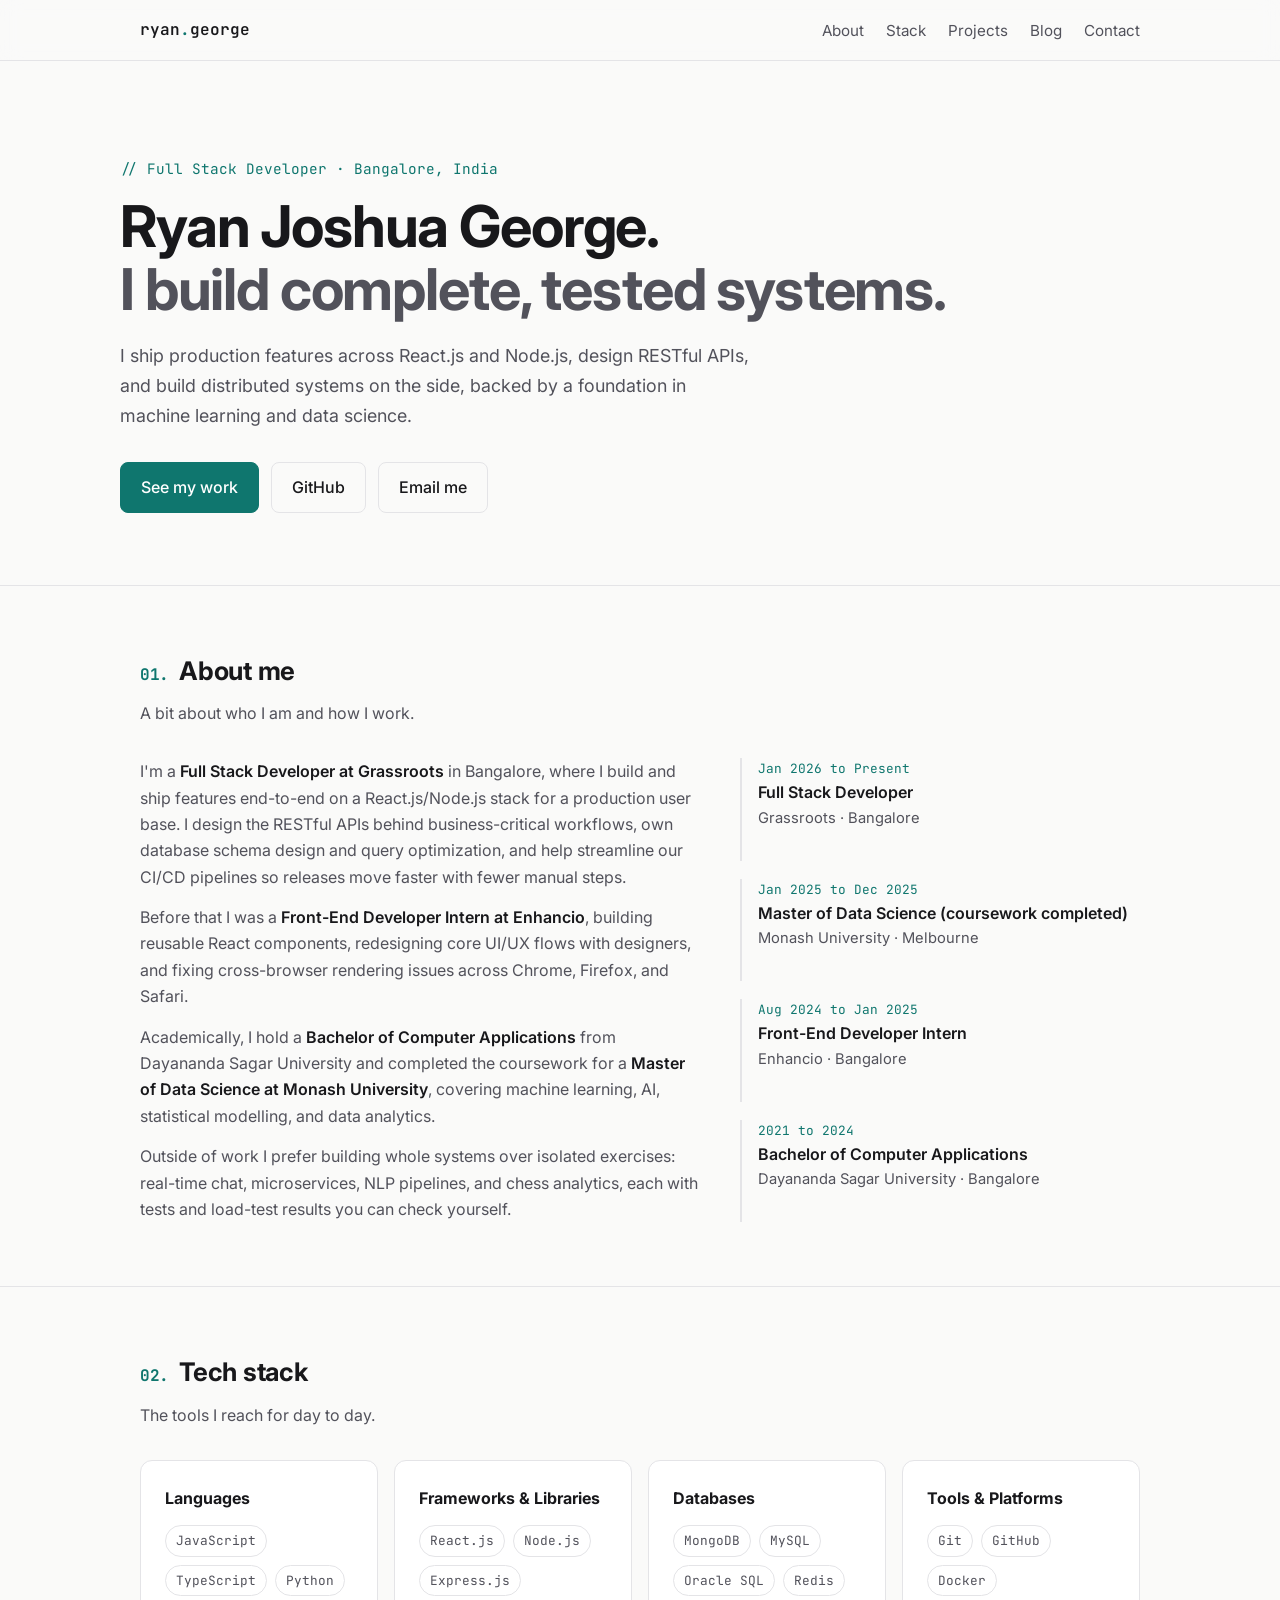
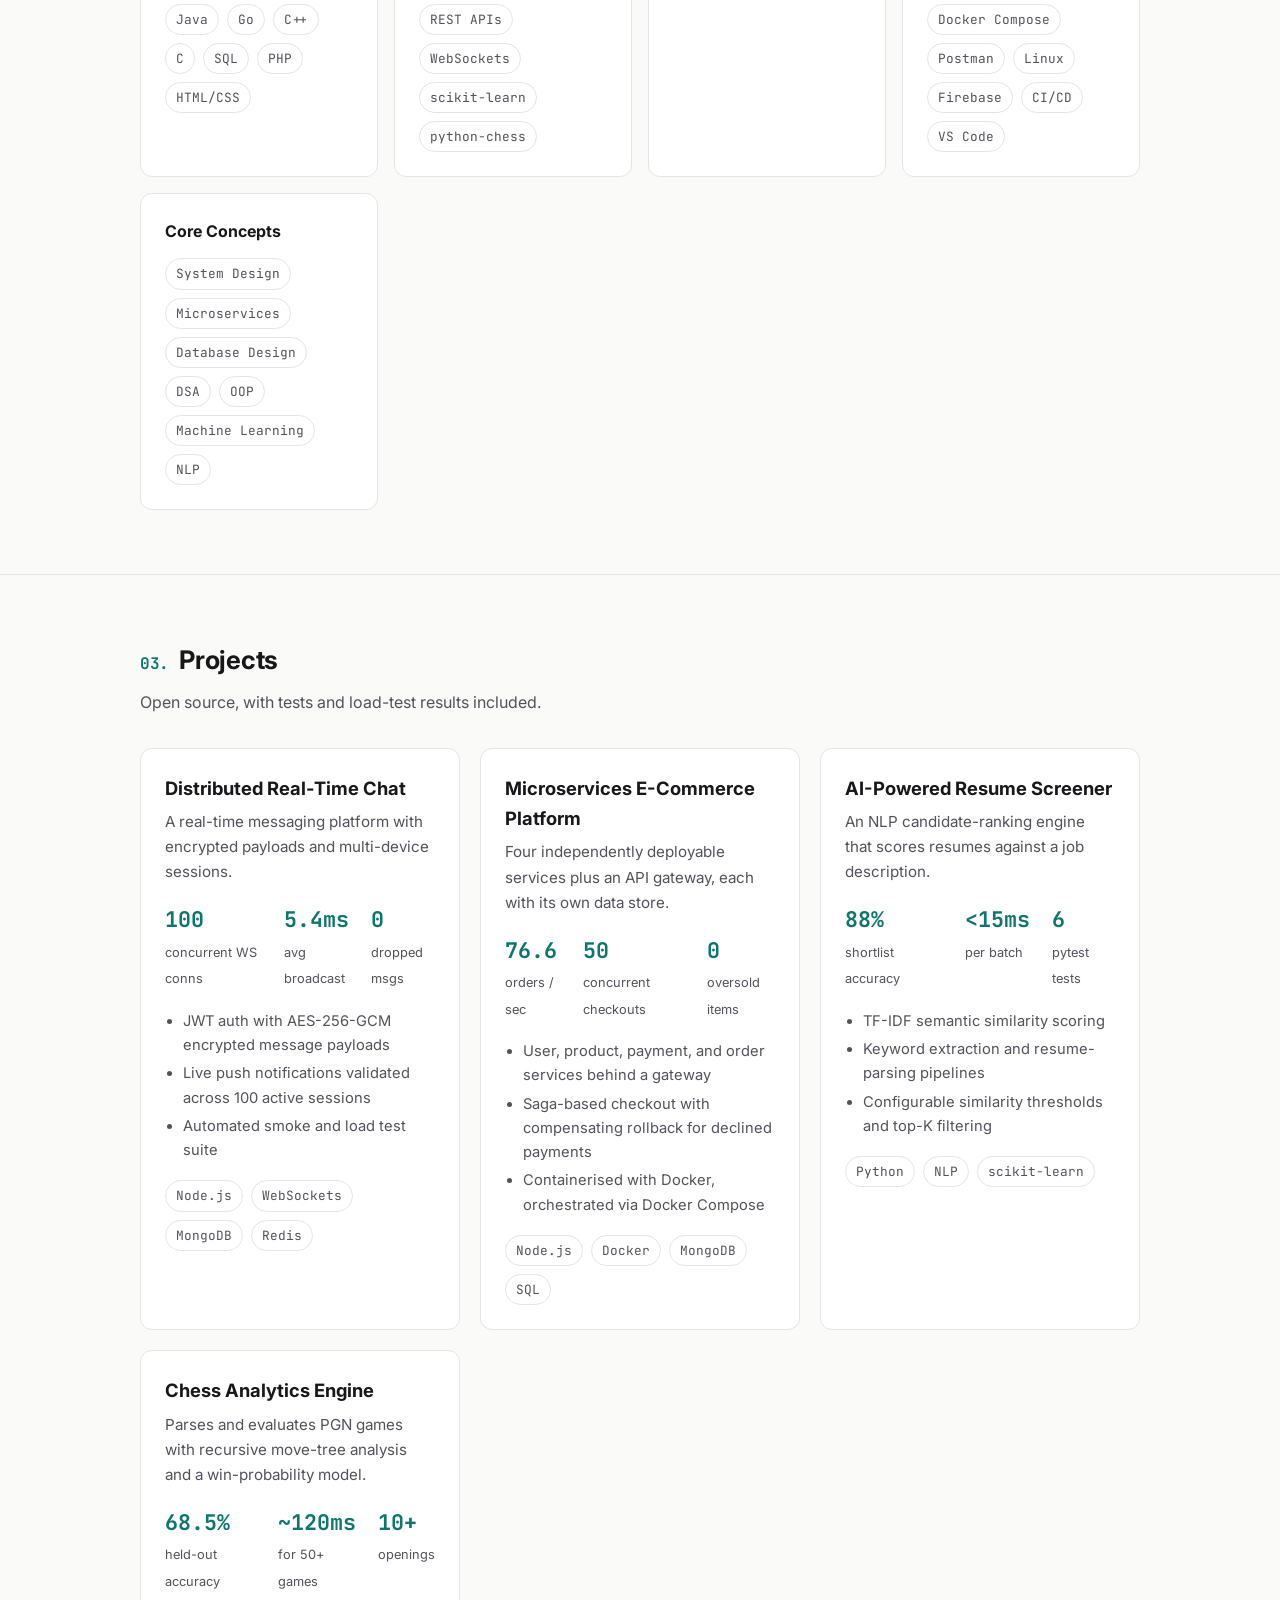
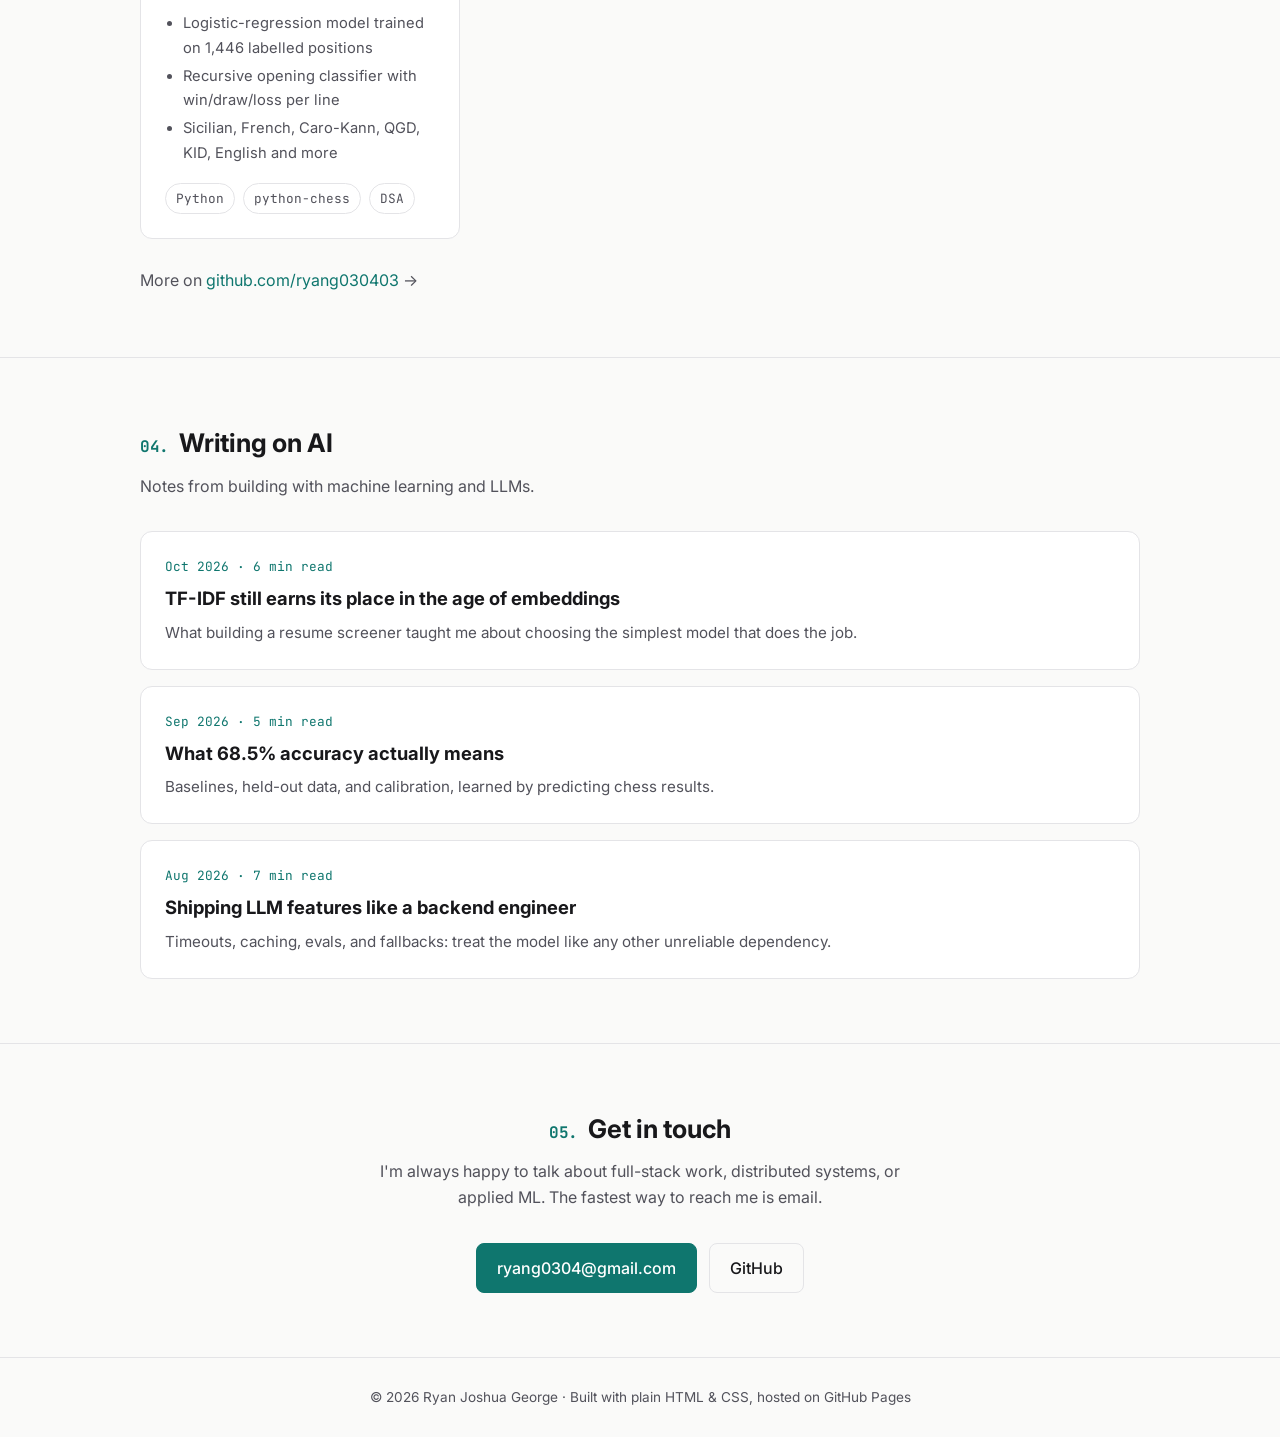
==== index.html @ 18306996 "Add portfolio site with about, tech stack, projects, and AI blog posts" ====
<!doctype html>
<html lang="en">
<head>
  <meta charset="utf-8">
  <meta name="viewport" content="width=device-width, initial-scale=1">
  <title>Ryan Joshua George | Full Stack Developer</title>
  <meta name="description" content="Ryan Joshua George, Full Stack Developer in Bangalore. React.js, Node.js, distributed systems, and machine learning.">
  <link rel="preconnect" href="https://fonts.googleapis.com">
  <link rel="preconnect" href="https://fonts.gstatic.com" crossorigin>
  <link href="https://fonts.googleapis.com/css2?family=Inter:wght@400;500;600;700&family=JetBrains+Mono:wght@400;600&display=swap" rel="stylesheet">
  <link rel="stylesheet" href="assets/style.css">
  <link rel="icon" href="data:image/svg+xml,<svg xmlns='http://www.w3.org/2000/svg' viewBox='0 0 100 100'><text y='.9em' font-size='80'>⌘</text></svg>">
</head>
<body>
  <nav class="nav">
    <div class="container">
      <a class="brand" href="#top">ryan<span>.</span>george</a>
      <ul>
        <li><a href="#about">About</a></li>
        <li><a href="#stack">Stack</a></li>
        <li><a href="#projects">Projects</a></li>
        <li><a href="#blog">Blog</a></li>
        <li class="hide-sm"><a href="#contact">Contact</a></li>
      </ul>
    </div>
  </nav>

  <main id="top">
    <header class="hero container">
      <p class="eyebrow">// Full Stack Developer · Bangalore, India</p>
      <h1>Ryan Joshua George.<br><span class="dim">I build complete, tested systems.</span></h1>
      <p class="lead">
        I ship production features across React.js and Node.js, design RESTful APIs, and build distributed
        systems on the side, backed by a foundation in machine learning and data science.
      </p>
      <div class="cta">
        <a class="btn primary" href="#projects">See my work</a>
        <a class="btn" href="https://github.com/ryang030403" target="_blank" rel="noopener">GitHub</a>
        <a class="btn" href="mailto:ryang0304@gmail.com">Email me</a>
      </div>
    </header>

    <section id="about">
      <div class="container">
        <h2 class="section-title reveal"><span class="num">01.</span>About me</h2>
        <p class="section-sub reveal">A bit about who I am and how I work.</p>
        <div class="about-grid">
          <div class="reveal">
            <p>
              I'm a <strong>Full Stack Developer at Grassroots</strong> in Bangalore, where I build and ship
              features end-to-end on a React.js/Node.js stack for a production user base. I design the RESTful
              APIs behind business-critical workflows, own database schema design and query optimization, and
              help streamline our CI/CD pipelines so releases move faster with fewer manual steps.
            </p>
            <p>
              Before that I was a <strong>Front-End Developer Intern at Enhancio</strong>, building reusable React
              components, redesigning core UI/UX flows with designers, and fixing cross-browser rendering issues
              across Chrome, Firefox, and Safari.
            </p>
            <p>
              Academically, I hold a <strong>Bachelor of Computer Applications</strong> from Dayananda Sagar University
              and completed the coursework for a <strong>Master of Data Science at Monash University</strong>, covering
              machine learning, AI, statistical modelling, and data analytics.
            </p>
            <p>
              Outside of work I prefer building whole systems over isolated exercises: real-time chat, microservices,
              NLP pipelines, and chess analytics, each with tests and load-test results you can check yourself.
            </p>
          </div>
          <ul class="timeline reveal">
            <li>
              <div class="when">Jan 2026 to Present</div>
              <div class="what">Full Stack Developer</div>
              <div class="where">Grassroots · Bangalore</div>
            </li>
            <li>
              <div class="when">Jan 2025 to Dec 2025</div>
              <div class="what">Master of Data Science (coursework completed)</div>
              <div class="where">Monash University · Melbourne</div>
            </li>
            <li>
              <div class="when">Aug 2024 to Jan 2025</div>
              <div class="what">Front-End Developer Intern</div>
              <div class="where">Enhancio · Bangalore</div>
            </li>
            <li>
              <div class="when">2021 to 2024</div>
              <div class="what">Bachelor of Computer Applications</div>
              <div class="where">Dayananda Sagar University · Bangalore</div>
            </li>
          </ul>
        </div>
      </div>
    </section>

    <section id="stack">
      <div class="container">
        <h2 class="section-title reveal"><span class="num">02.</span>Tech stack</h2>
        <p class="section-sub reveal">The tools I reach for day to day.</p>
        <div class="stack-grid">
          <div class="card reveal">
            <h3>Languages</h3>
            <ul class="tags">
              <li>JavaScript</li><li>TypeScript</li><li>Python</li><li>Java</li><li>Go</li>
              <li>C++</li><li>C</li><li>SQL</li><li>PHP</li><li>HTML/CSS</li>
            </ul>
          </div>
          <div class="card reveal">
            <h3>Frameworks &amp; Libraries</h3>
            <ul class="tags">
              <li>React.js</li><li>Node.js</li><li>Express.js</li><li>REST APIs</li><li>WebSockets</li>
              <li>scikit-learn</li><li>python-chess</li>
            </ul>
          </div>
          <div class="card reveal">
            <h3>Databases</h3>
            <ul class="tags">
              <li>MongoDB</li><li>MySQL</li><li>Oracle SQL</li><li>Redis</li>
            </ul>
          </div>
          <div class="card reveal">
            <h3>Tools &amp; Platforms</h3>
            <ul class="tags">
              <li>Git</li><li>GitHub</li><li>Docker</li><li>Docker Compose</li><li>Postman</li>
              <li>Linux</li><li>Firebase</li><li>CI/CD</li><li>VS Code</li>
            </ul>
          </div>
          <div class="card reveal">
            <h3>Core Concepts</h3>
            <ul class="tags">
              <li>System Design</li><li>Microservices</li><li>Database Design</li><li>DSA</li>
              <li>OOP</li><li>Machine Learning</li><li>NLP</li>
            </ul>
          </div>
        </div>
      </div>
    </section>

    <section id="projects">
      <div class="container">
        <h2 class="section-title reveal"><span class="num">03.</span>Projects</h2>
        <p class="section-sub reveal">Open source, with tests and load-test results included.</p>
        <div class="project-grid">
          <article class="card project reveal">
            <h3>Distributed Real-Time Chat</h3>
            <p>A real-time messaging platform with encrypted payloads and multi-device sessions.</p>
            <div class="stats">
              <div class="stat"><b>100</b><span>concurrent WS conns</span></div>
              <div class="stat"><b>5.4ms</b><span>avg broadcast</span></div>
              <div class="stat"><b>0</b><span>dropped msgs</span></div>
            </div>
            <ul class="points">
              <li>JWT auth with AES-256-GCM encrypted message payloads</li>
              <li>Live push notifications validated across 100 active sessions</li>
              <li>Automated smoke and load test suite</li>
            </ul>
            <ul class="tags"><li>Node.js</li><li>WebSockets</li><li>MongoDB</li><li>Redis</li></ul>
          </article>

          <article class="card project reveal">
            <h3>Microservices E-Commerce Platform</h3>
            <p>Four independently deployable services plus an API gateway, each with its own data store.</p>
            <div class="stats">
              <div class="stat"><b>76.6</b><span>orders / sec</span></div>
              <div class="stat"><b>50</b><span>concurrent checkouts</span></div>
              <div class="stat"><b>0</b><span>oversold items</span></div>
            </div>
            <ul class="points">
              <li>User, product, payment, and order services behind a gateway</li>
              <li>Saga-based checkout with compensating rollback for declined payments</li>
              <li>Containerised with Docker, orchestrated via Docker Compose</li>
            </ul>
            <ul class="tags"><li>Node.js</li><li>Docker</li><li>MongoDB</li><li>SQL</li></ul>
          </article>

          <article class="card project reveal">
            <h3>AI-Powered Resume Screener</h3>
            <p>An NLP candidate-ranking engine that scores resumes against a job description.</p>
            <div class="stats">
              <div class="stat"><b>88%</b><span>shortlist accuracy</span></div>
              <div class="stat"><b>&lt;15ms</b><span>per batch</span></div>
              <div class="stat"><b>6</b><span>pytest tests</span></div>
            </div>
            <ul class="points">
              <li>TF-IDF semantic similarity scoring</li>
              <li>Keyword extraction and resume-parsing pipelines</li>
              <li>Configurable similarity thresholds and top-K filtering</li>
            </ul>
            <ul class="tags"><li>Python</li><li>NLP</li><li>scikit-learn</li></ul>
          </article>

          <article class="card project reveal">
            <h3>Chess Analytics Engine</h3>
            <p>Parses and evaluates PGN games with recursive move-tree analysis and a win-probability model.</p>
            <div class="stats">
              <div class="stat"><b>68.5%</b><span>held-out accuracy</span></div>
              <div class="stat"><b>~120ms</b><span>for 50+ games</span></div>
              <div class="stat"><b>10+</b><span>openings</span></div>
            </div>
            <ul class="points">
              <li>Logistic-regression model trained on 1,446 labelled positions</li>
              <li>Recursive opening classifier with win/draw/loss per line</li>
              <li>Sicilian, French, Caro-Kann, QGD, KID, English and more</li>
            </ul>
            <ul class="tags"><li>Python</li><li>python-chess</li><li>DSA</li></ul>
          </article>
        </div>
        <p class="reveal" style="margin-top:28px;color:var(--muted)">
          More on <a href="https://github.com/ryang030403" target="_blank" rel="noopener">github.com/ryang030403</a> →
        </p>
      </div>
    </section>

    <section id="blog">
      <div class="container">
        <h2 class="section-title reveal"><span class="num">04.</span>Writing on AI</h2>
        <p class="section-sub reveal">Notes from building with machine learning and LLMs.</p>
        <div class="post-list">
          <a class="card post-item reveal" href="blog/tfidf-still-matters.html">
            <div class="meta">Oct 2026 · 6 min read</div>
            <h3>TF-IDF still earns its place in the age of embeddings</h3>
            <p>What building a resume screener taught me about choosing the simplest model that does the job.</p>
          </a>
          <a class="card post-item reveal" href="blog/what-accuracy-means.html">
            <div class="meta">Sep 2026 · 5 min read</div>
            <h3>What 68.5% accuracy actually means</h3>
            <p>Baselines, held-out data, and calibration, learned by predicting chess results.</p>
          </a>
          <a class="card post-item reveal" href="blog/shipping-llm-features.html">
            <div class="meta">Aug 2026 · 7 min read</div>
            <h3>Shipping LLM features like a backend engineer</h3>
            <p>Timeouts, caching, evals, and fallbacks: treat the model like any other unreliable dependency.</p>
          </a>
        </div>
      </div>
    </section>

    <section id="contact" class="contact">
      <div class="container">
        <h2 class="section-title reveal"><span class="num">05.</span>Get in touch</h2>
        <p class="reveal">
          I'm always happy to talk about full-stack work, distributed systems, or applied ML.
          The fastest way to reach me is email.
        </p>
        <div class="cta reveal">
          <a class="btn primary" href="mailto:ryang0304@gmail.com">ryang0304@gmail.com</a>
          <a class="btn" href="https://github.com/ryang030403" target="_blank" rel="noopener">GitHub</a>
        </div>
      </div>
    </section>
  </main>

  <footer>
    <div class="container">© <span id="year">2026</span> Ryan Joshua George · Built with plain HTML &amp; CSS, hosted on GitHub Pages</div>
  </footer>

  <script src="assets/main.js"></script>
</body>
</html>
---- assets/style.css ----
:root {
  --bg: #0d1117;
  --bg-elev: #151b23;
  --border: #262e38;
  --text: #e6edf3;
  --muted: #9aa5b1;
  --accent: #5eead4;
  --accent-ink: #0d1117;
  --maxw: 1040px;
  --radius: 12px;
  --mono: "JetBrains Mono", ui-monospace, SFMono-Regular, Menlo, Consolas, monospace;
  --sans: "Inter", system-ui, -apple-system, "Segoe UI", Roboto, sans-serif;
}

@media (prefers-color-scheme: light) {
  :root {
    --bg: #fafaf9;
    --bg-elev: #ffffff;
    --border: #e4e4e7;
    --text: #18181b;
    --muted: #52525b;
    --accent: #0f766e;
    --accent-ink: #ffffff;
  }
}

* { box-sizing: border-box; margin: 0; padding: 0; }

html { scroll-behavior: smooth; scroll-padding-top: 72px; }

body {
  background: var(--bg);
  color: var(--text);
  font-family: var(--sans);
  line-height: 1.65;
  -webkit-font-smoothing: antialiased;
}

a { color: var(--accent); text-decoration: none; }
a:hover { text-decoration: underline; }

.container { max-width: var(--maxw); margin: 0 auto; padding: 0 20px; }

/* Nav */
.nav {
  position: sticky; top: 0; z-index: 10;
  background: color-mix(in srgb, var(--bg) 85%, transparent);
  backdrop-filter: blur(10px);
  border-bottom: 1px solid var(--border);
}
.nav .container { display: flex; align-items: center; justify-content: space-between; height: 60px; }
.brand { font-family: var(--mono); font-weight: 600; color: var(--text); }
.brand span { color: var(--accent); }
.nav ul { list-style: none; display: flex; gap: 22px; }
.nav ul a { color: var(--muted); font-size: 0.95rem; }
.nav ul a:hover { color: var(--text); text-decoration: none; }

/* Hero */
.hero { padding: 96px 0 72px; }
.eyebrow { font-family: var(--mono); color: var(--accent); font-size: 0.9rem; margin-bottom: 14px; }
.hero h1 { font-size: clamp(2.2rem, 6vw, 3.6rem); line-height: 1.1; letter-spacing: -0.02em; }
.hero h1 .dim { color: var(--muted); }
.hero p.lead { max-width: 640px; color: var(--muted); font-size: 1.12rem; margin-top: 20px; }
.cta { display: flex; flex-wrap: wrap; gap: 12px; margin-top: 32px; }
.btn {
  display: inline-block; padding: 11px 20px; border-radius: 8px;
  border: 1px solid var(--border); color: var(--text); font-weight: 500;
}
.btn:hover { border-color: var(--accent); text-decoration: none; }
.btn.primary { background: var(--accent); color: var(--accent-ink); border-color: var(--accent); }

/* Sections */
section { padding: 64px 0; border-top: 1px solid var(--border); }
.section-title { font-size: 1.6rem; letter-spacing: -0.01em; margin-bottom: 8px; }
.section-title .num { font-family: var(--mono); color: var(--accent); font-size: 1rem; margin-right: 10px; }
.section-sub { color: var(--muted); margin-bottom: 32px; }

.about-grid { display: grid; grid-template-columns: 1.4fr 1fr; gap: 40px; }
.about-grid p + p { margin-top: 14px; }
.about-grid p { color: var(--muted); }
.about-grid strong { color: var(--text); font-weight: 600; }

.timeline { list-style: none; display: grid; gap: 18px; }
.timeline li { border-left: 2px solid var(--border); padding-left: 16px; }
.timeline .when { font-family: var(--mono); font-size: 0.8rem; color: var(--accent); }
.timeline .what { font-weight: 600; }
.timeline .where { color: var(--muted); font-size: 0.92rem; }

/* Cards */
.card {
  background: var(--bg-elev); border: 1px solid var(--border);
  border-radius: var(--radius); padding: 24px;
  transition: border-color .2s, transform .2s;
}
.card:hover { border-color: var(--accent); }

.stack-grid { display: grid; grid-template-columns: repeat(auto-fit, minmax(230px, 1fr)); gap: 16px; }
.card h3 { font-size: 1rem; margin-bottom: 14px; }
.tags { display: flex; flex-wrap: wrap; gap: 8px; list-style: none; }
.tags li {
  font-family: var(--mono); font-size: 0.8rem; padding: 4px 10px;
  border-radius: 999px; border: 1px solid var(--border); color: var(--muted);
}

.project-grid { display: grid; grid-template-columns: repeat(auto-fit, minmax(300px, 1fr)); gap: 20px; }
.project .stats { display: flex; gap: 22px; margin: 18px 0; }
.project .stat b { display: block; font-family: var(--mono); font-size: 1.35rem; color: var(--accent); }
.project .stat span { font-size: 0.8rem; color: var(--muted); }
.project h3 { font-size: 1.15rem; margin-bottom: 6px; }
.project p { color: var(--muted); font-size: 0.95rem; }
.project ul.points { margin: 0 0 18px 18px; color: var(--muted); font-size: 0.92rem; }
.project ul.points li + li { margin-top: 4px; }

.post-list { display: grid; gap: 16px; }
.post-item { display: block; color: var(--text); }
.post-item:hover { text-decoration: none; }
.post-item .meta { font-family: var(--mono); font-size: 0.8rem; color: var(--accent); }
.post-item h3 { margin: 6px 0; font-size: 1.15rem; }
.post-item p { color: var(--muted); font-size: 0.95rem; }

.contact { text-align: center; }
.contact p { color: var(--muted); max-width: 520px; margin: 0 auto 28px; }
.contact .cta { justify-content: center; }

footer { border-top: 1px solid var(--border); padding: 28px 0; color: var(--muted); font-size: 0.85rem; text-align: center; }

/* Blog post */
.post { max-width: 720px; margin: 0 auto; padding: 64px 20px 80px; }
.post .back { font-family: var(--mono); font-size: 0.85rem; }
.post h1 { font-size: clamp(1.9rem, 5vw, 2.6rem); line-height: 1.15; letter-spacing: -0.02em; margin: 24px 0 12px; }
.post .meta { font-family: var(--mono); font-size: 0.85rem; color: var(--muted); margin-bottom: 40px; }
.post h2 { font-size: 1.35rem; margin: 40px 0 12px; }
.post p, .post li { font-size: 1.05rem; color: var(--text); }
.post p { margin-bottom: 18px; }
.post ul, .post ol { margin: 0 0 18px 22px; }
.post li + li { margin-top: 6px; }
.post code { font-family: var(--mono); font-size: 0.88em; background: var(--bg-elev); border: 1px solid var(--border); padding: 1px 6px; border-radius: 5px; }
.post pre { background: var(--bg-elev); border: 1px solid var(--border); border-radius: 10px; padding: 18px; overflow-x: auto; margin-bottom: 22px; }
.post pre code { background: none; border: none; padding: 0; font-size: 0.88rem; line-height: 1.6; }
.post blockquote { border-left: 3px solid var(--accent); padding-left: 16px; color: var(--muted); margin: 0 0 18px; }

/* Reveal */
.reveal { opacity: 0; transform: translateY(14px); transition: opacity .6s ease, transform .6s ease; }
.reveal.visible { opacity: 1; transform: none; }
@media (prefers-reduced-motion: reduce) { .reveal { opacity: 1; transform: none; transition: none; } }

@media (max-width: 720px) {
  .nav ul { gap: 14px; }
  .nav ul li.hide-sm { display: none; }
  .about-grid { grid-template-columns: 1fr; }
  .hero { padding: 64px 0 48px; }
}
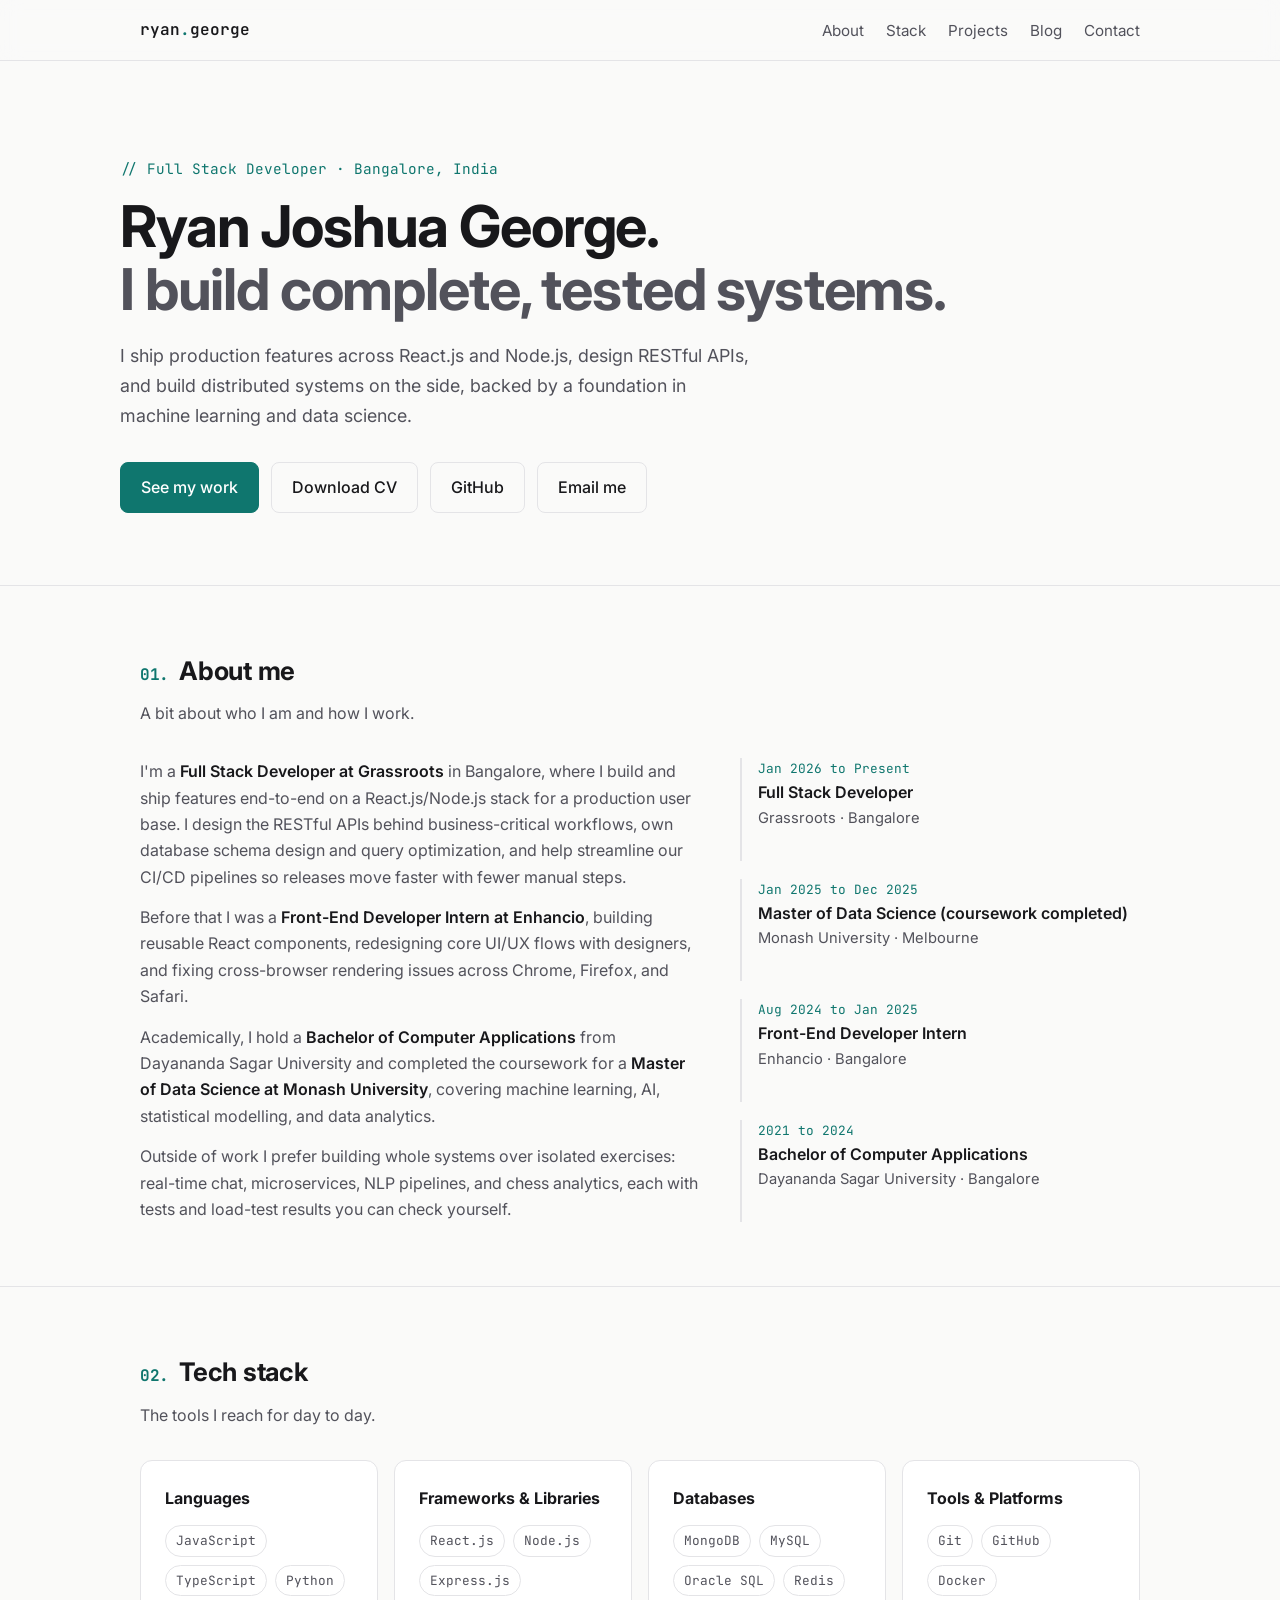
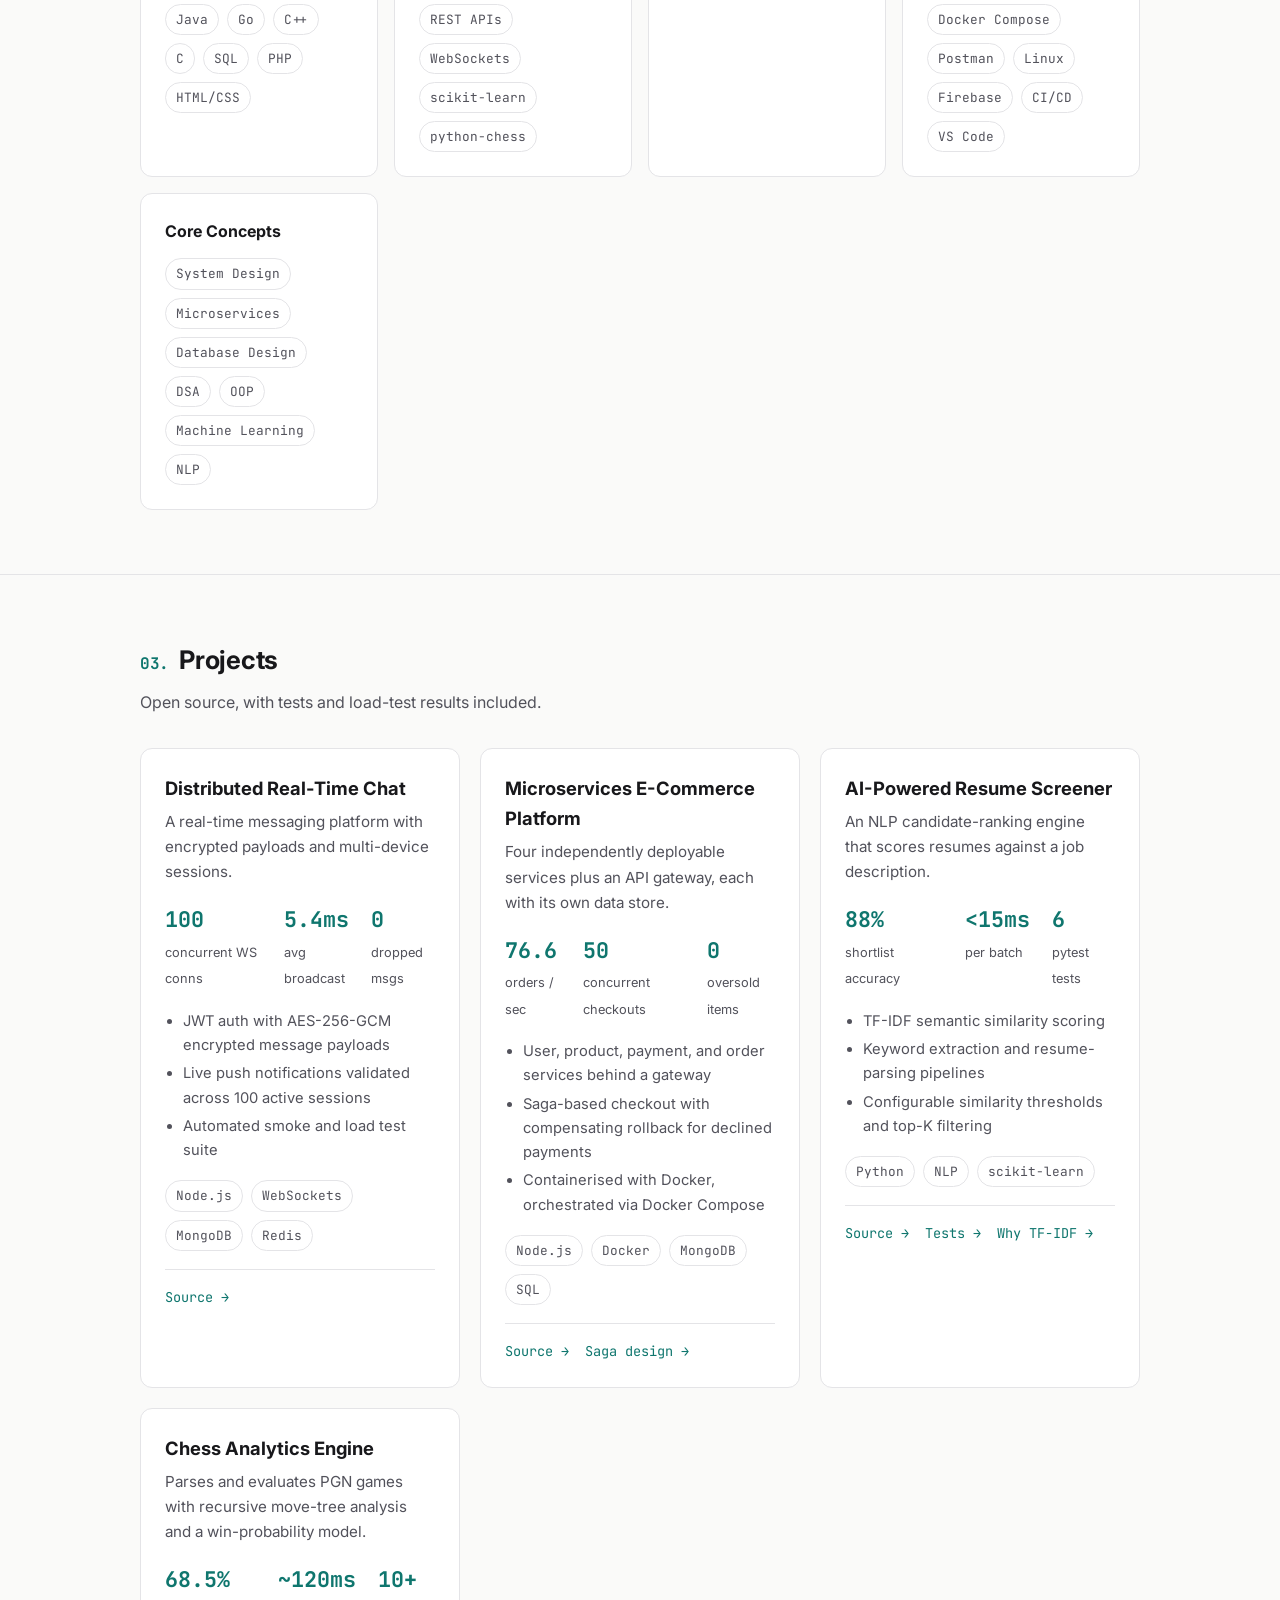
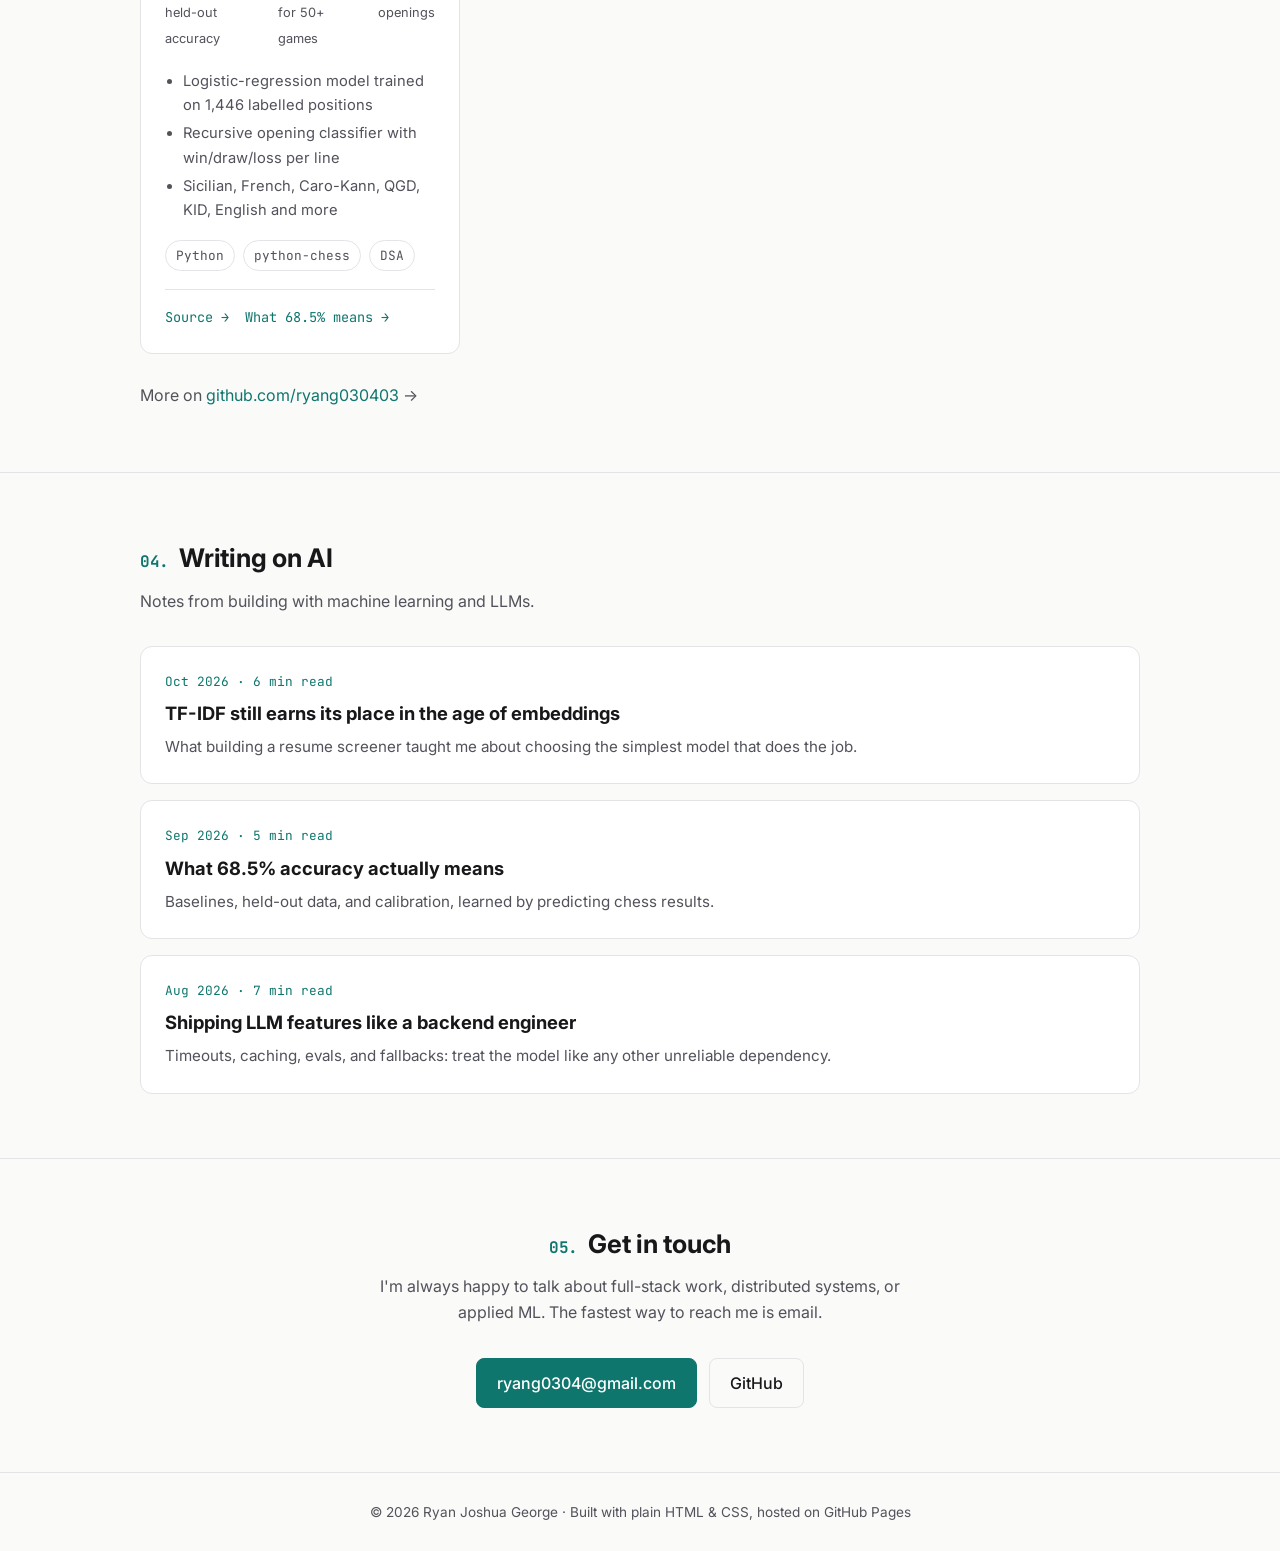
==== commit 36f3d981: "Add project source links, CV download, Open Graph tags; clean up hero" ====
--- a/index.html
+++ b/index.html
@@ -5,6 +5,14 @@
   <meta name="viewport" content="width=device-width, initial-scale=1">
   <title>Ryan Joshua George | Full Stack Developer</title>
   <meta name="description" content="Ryan Joshua George, Full Stack Developer in Bangalore. React.js, Node.js, distributed systems, and machine learning.">
+  <meta property="og:type" content="website">
+  <meta property="og:url" content="https://ryang030403.github.io/Portfolio/">
+  <meta property="og:title" content="Ryan Joshua George | Full Stack Developer">
+  <meta property="og:description" content="Full Stack Developer in Bangalore building React.js/Node.js products, distributed systems, and applied ML projects.">
+  <meta property="og:image" content="https://ryang030403.github.io/Portfolio/assets/og-image.png">
+  <meta property="og:image:width" content="1200">
+  <meta property="og:image:height" content="630">
+  <meta name="twitter:card" content="summary_large_image">
   <link rel="preconnect" href="https://fonts.googleapis.com">
   <link rel="preconnect" href="https://fonts.gstatic.com" crossorigin>
   <link href="https://fonts.googleapis.com/css2?family=Inter:wght@400;500;600;700&family=JetBrains+Mono:wght@400;600&display=swap" rel="stylesheet">
@@ -28,13 +36,11 @@
   <main id="top">
     <header class="hero container">
       <p class="eyebrow">// Full Stack Developer · Bangalore, India</p>
-      <h1>Ryan Joshua George.<br><span class="dim">I build complete, tested systems.</span></h1>
-      <p class="lead">
-        I ship production features across React.js and Node.js, design RESTful APIs, and build distributed
-        systems on the side, backed by a foundation in machine learning and data science.
-      </p>
+      <h1>Ryan Joshua George. <span class="dim block">I build complete, tested systems.</span></h1>
+      <p class="lead">I ship production features across React.js and Node.js, design RESTful APIs, and build distributed systems on the side, backed by a foundation in machine learning and data science.</p>
       <div class="cta">
         <a class="btn primary" href="#projects">See my work</a>
+        <a class="btn" href="assets/Ryan_George_Resume.pdf" target="_blank" rel="noopener">Download CV</a>
         <a class="btn" href="https://github.com/ryang030403" target="_blank" rel="noopener">GitHub</a>
         <a class="btn" href="mailto:ryang0304@gmail.com">Email me</a>
       </div>
@@ -155,6 +161,7 @@
               <li>Automated smoke and load test suite</li>
             </ul>
             <ul class="tags"><li>Node.js</li><li>WebSockets</li><li>MongoDB</li><li>Redis</li></ul>
+            <div class="links"><a href="https://github.com/ryang030403/Real_Time_Chat_App" target="_blank" rel="noopener">Source →</a></div>
           </article>
 
           <article class="card project reveal">
@@ -171,6 +178,7 @@
               <li>Containerised with Docker, orchestrated via Docker Compose</li>
             </ul>
             <ul class="tags"><li>Node.js</li><li>Docker</li><li>MongoDB</li><li>SQL</li></ul>
+            <div class="links"><a href="https://github.com/ryang030403/Microservices_Ecommerce" target="_blank" rel="noopener">Source →</a><a href="https://github.com/ryang030403/Microservices_Ecommerce#checkout-saga--compensating-transactions" target="_blank" rel="noopener">Saga design →</a></div>
           </article>
 
           <article class="card project reveal">
@@ -187,6 +195,7 @@
               <li>Configurable similarity thresholds and top-K filtering</li>
             </ul>
             <ul class="tags"><li>Python</li><li>NLP</li><li>scikit-learn</li></ul>
+            <div class="links"><a href="https://github.com/ryang030403/Resume_Screening_AI" target="_blank" rel="noopener">Source →</a><a href="https://github.com/ryang030403/Resume_Screening_AI/blob/main/tests/test_screener.py" target="_blank" rel="noopener">Tests →</a><a href="blog/tfidf-still-matters.html">Why TF-IDF →</a></div>
           </article>
 
           <article class="card project reveal">
@@ -203,6 +212,7 @@
               <li>Sicilian, French, Caro-Kann, QGD, KID, English and more</li>
             </ul>
             <ul class="tags"><li>Python</li><li>python-chess</li><li>DSA</li></ul>
+            <div class="links"><a href="https://github.com/ryang030403/Chess_Analytics" target="_blank" rel="noopener">Source →</a><a href="blog/what-accuracy-means.html">What 68.5% means →</a></div>
           </article>
         </div>
         <p class="reveal" style="margin-top:28px;color:var(--muted)">
--- a/assets/style.css
+++ b/assets/style.css
@@ -150,3 +150,8 @@
   .about-grid { grid-template-columns: 1fr; }
   .hero { padding: 64px 0 48px; }
 }
+
+.block { display: block; }
+
+.links { display: flex; flex-wrap: wrap; gap: 16px; margin-top: 18px; padding-top: 16px; border-top: 1px solid var(--border); }
+.links a { font-family: var(--mono); font-size: 0.85rem; }
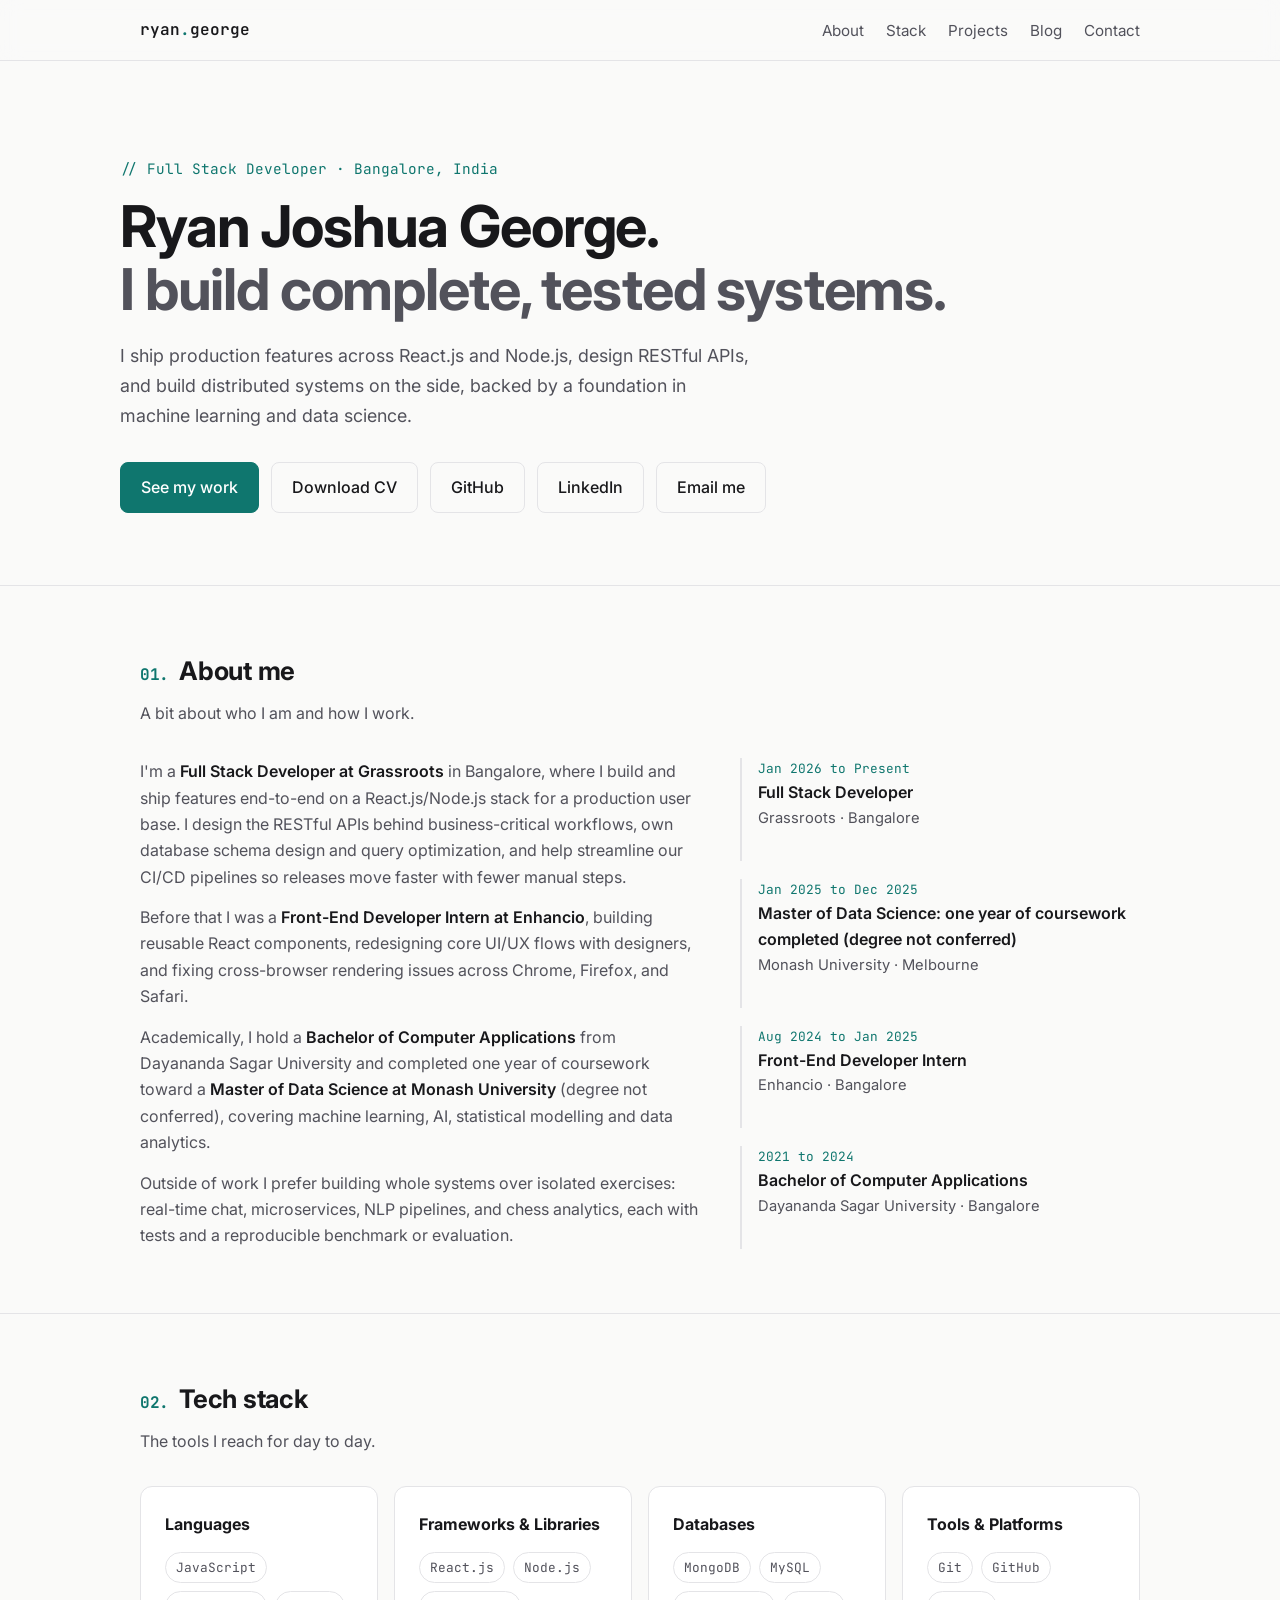
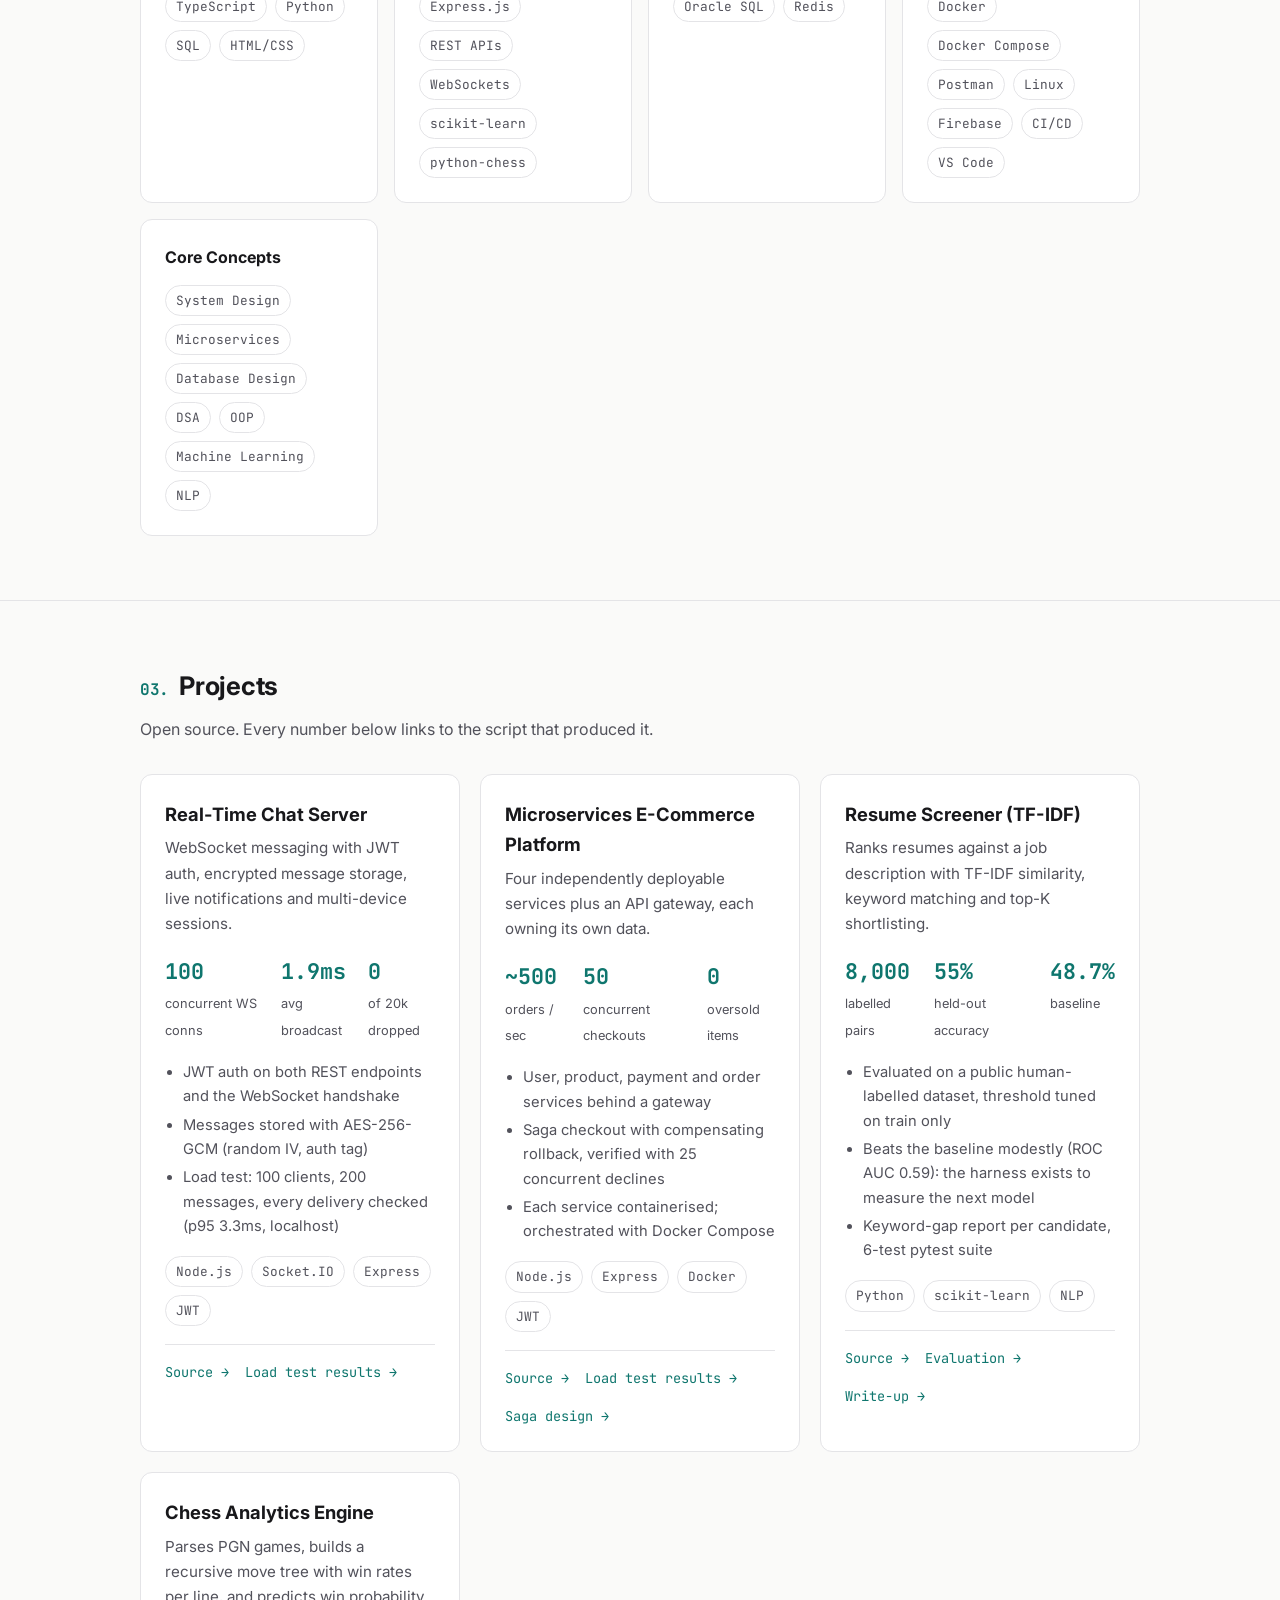
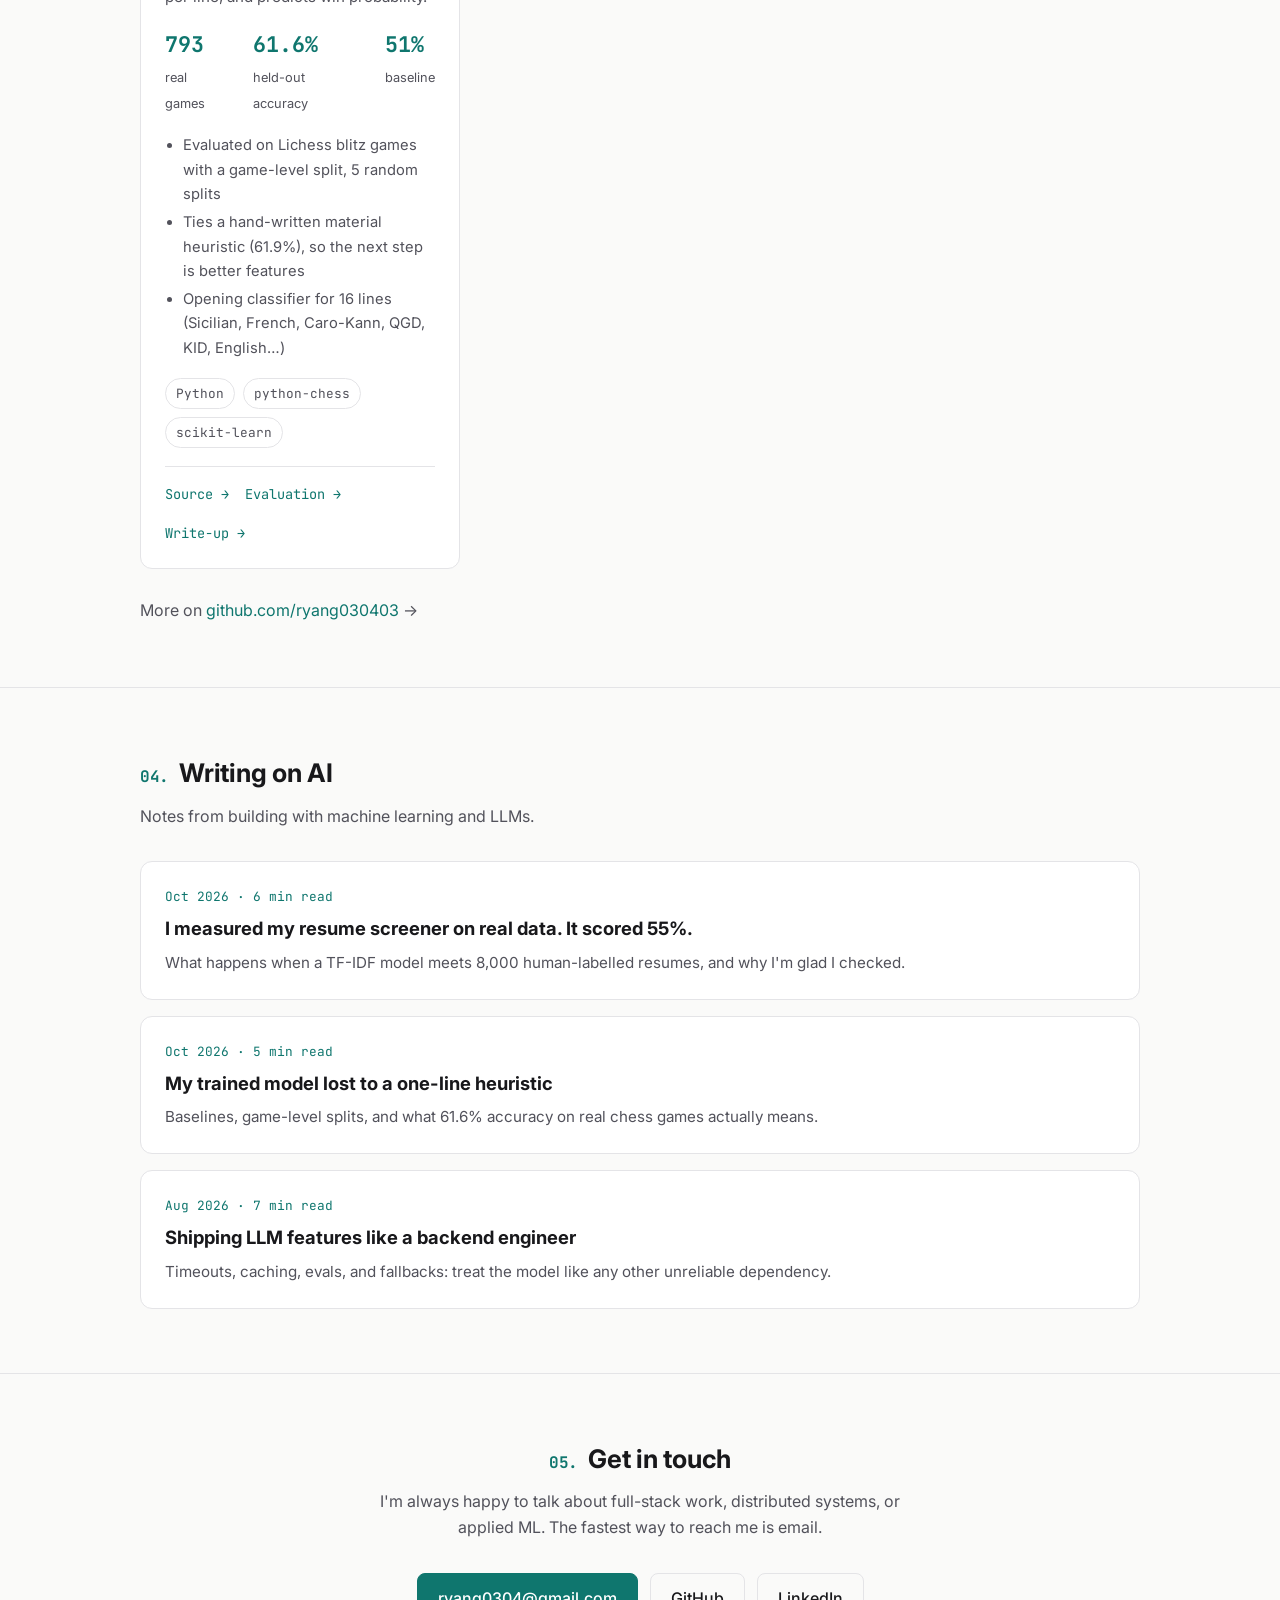
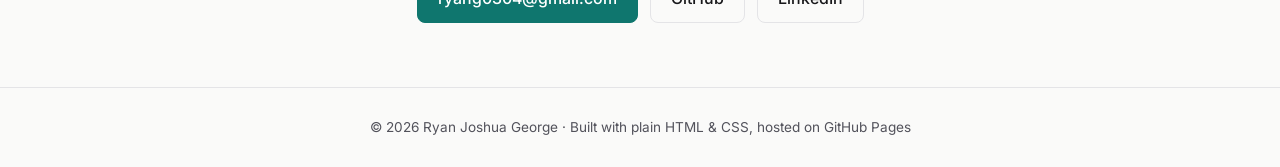
==== commit fe6097a7: "Back project metrics with reproducible results, update CV, add LinkedIn Project cards now show numbe" ====
--- a/index.html
+++ b/index.html
@@ -42,6 +42,7 @@
         <a class="btn primary" href="#projects">See my work</a>
         <a class="btn" href="assets/Ryan_George_Resume.pdf" target="_blank" rel="noopener">Download CV</a>
         <a class="btn" href="https://github.com/ryang030403" target="_blank" rel="noopener">GitHub</a>
+        <a class="btn" href="https://www.linkedin.com/in/ryan-joshua-georgee-13999a277" target="_blank" rel="noopener">LinkedIn</a>
         <a class="btn" href="mailto:ryang0304@gmail.com">Email me</a>
       </div>
     </header>
@@ -65,12 +66,12 @@
             </p>
             <p>
               Academically, I hold a <strong>Bachelor of Computer Applications</strong> from Dayananda Sagar University
-              and completed the coursework for a <strong>Master of Data Science at Monash University</strong>, covering
-              machine learning, AI, statistical modelling, and data analytics.
+              and completed one year of coursework toward a <strong>Master of Data Science at Monash University</strong>
+              (degree not conferred), covering machine learning, AI, statistical modelling and data analytics.
             </p>
             <p>
               Outside of work I prefer building whole systems over isolated exercises: real-time chat, microservices,
-              NLP pipelines, and chess analytics, each with tests and load-test results you can check yourself.
+              NLP pipelines, and chess analytics, each with tests and a reproducible benchmark or evaluation.
             </p>
           </div>
           <ul class="timeline reveal">
@@ -81,7 +82,7 @@
             </li>
             <li>
               <div class="when">Jan 2025 to Dec 2025</div>
-              <div class="what">Master of Data Science (coursework completed)</div>
+              <div class="what">Master of Data Science: one year of coursework completed (degree not conferred)</div>
               <div class="where">Monash University · Melbourne</div>
             </li>
             <li>
@@ -107,8 +108,7 @@
           <div class="card reveal">
             <h3>Languages</h3>
             <ul class="tags">
-              <li>JavaScript</li><li>TypeScript</li><li>Python</li><li>Java</li><li>Go</li>
-              <li>C++</li><li>C</li><li>SQL</li><li>PHP</li><li>HTML/CSS</li>
+              <li>JavaScript</li><li>TypeScript</li><li>Python</li><li>SQL</li><li>HTML/CSS</li>
             </ul>
           </div>
           <div class="card reveal">
@@ -145,74 +145,74 @@
     <section id="projects">
       <div class="container">
         <h2 class="section-title reveal"><span class="num">03.</span>Projects</h2>
-        <p class="section-sub reveal">Open source, with tests and load-test results included.</p>
+        <p class="section-sub reveal">Open source. Every number below links to the script that produced it.</p>
         <div class="project-grid">
           <article class="card project reveal">
-            <h3>Distributed Real-Time Chat</h3>
-            <p>A real-time messaging platform with encrypted payloads and multi-device sessions.</p>
+            <h3>Real-Time Chat Server</h3>
+            <p>WebSocket messaging with JWT auth, encrypted message storage, live notifications and multi-device sessions.</p>
             <div class="stats">
               <div class="stat"><b>100</b><span>concurrent WS conns</span></div>
-              <div class="stat"><b>5.4ms</b><span>avg broadcast</span></div>
-              <div class="stat"><b>0</b><span>dropped msgs</span></div>
-            </div>
-            <ul class="points">
-              <li>JWT auth with AES-256-GCM encrypted message payloads</li>
-              <li>Live push notifications validated across 100 active sessions</li>
-              <li>Automated smoke and load test suite</li>
-            </ul>
-            <ul class="tags"><li>Node.js</li><li>WebSockets</li><li>MongoDB</li><li>Redis</li></ul>
-            <div class="links"><a href="https://github.com/ryang030403/Real_Time_Chat_App" target="_blank" rel="noopener">Source →</a></div>
+              <div class="stat"><b>1.9ms</b><span>avg broadcast</span></div>
+              <div class="stat"><b>0</b><span>of 20k dropped</span></div>
+            </div>
+            <ul class="points">
+              <li>JWT auth on both REST endpoints and the WebSocket handshake</li>
+              <li>Messages stored with AES-256-GCM (random IV, auth tag)</li>
+              <li>Load test: 100 clients, 200 messages, every delivery checked (p95 3.3ms, localhost)</li>
+            </ul>
+            <ul class="tags"><li>Node.js</li><li>Socket.IO</li><li>Express</li><li>JWT</li></ul>
+            <div class="links"><a href="https://github.com/ryang030403/Real_Time_Chat_App" target="_blank" rel="noopener">Source →</a><a href="https://github.com/ryang030403/Real_Time_Chat_App#load-test-results" target="_blank" rel="noopener">Load test results →</a></div>
           </article>
 
           <article class="card project reveal">
             <h3>Microservices E-Commerce Platform</h3>
-            <p>Four independently deployable services plus an API gateway, each with its own data store.</p>
-            <div class="stats">
-              <div class="stat"><b>76.6</b><span>orders / sec</span></div>
+            <p>Four independently deployable services plus an API gateway, each owning its own data.</p>
+            <div class="stats">
+              <div class="stat"><b>~500</b><span>orders / sec</span></div>
               <div class="stat"><b>50</b><span>concurrent checkouts</span></div>
               <div class="stat"><b>0</b><span>oversold items</span></div>
             </div>
             <ul class="points">
-              <li>User, product, payment, and order services behind a gateway</li>
-              <li>Saga-based checkout with compensating rollback for declined payments</li>
-              <li>Containerised with Docker, orchestrated via Docker Compose</li>
-            </ul>
-            <ul class="tags"><li>Node.js</li><li>Docker</li><li>MongoDB</li><li>SQL</li></ul>
-            <div class="links"><a href="https://github.com/ryang030403/Microservices_Ecommerce" target="_blank" rel="noopener">Source →</a><a href="https://github.com/ryang030403/Microservices_Ecommerce#checkout-saga--compensating-transactions" target="_blank" rel="noopener">Saga design →</a></div>
-          </article>
-
-          <article class="card project reveal">
-            <h3>AI-Powered Resume Screener</h3>
-            <p>An NLP candidate-ranking engine that scores resumes against a job description.</p>
-            <div class="stats">
-              <div class="stat"><b>88%</b><span>shortlist accuracy</span></div>
-              <div class="stat"><b>&lt;15ms</b><span>per batch</span></div>
-              <div class="stat"><b>6</b><span>pytest tests</span></div>
-            </div>
-            <ul class="points">
-              <li>TF-IDF semantic similarity scoring</li>
-              <li>Keyword extraction and resume-parsing pipelines</li>
-              <li>Configurable similarity thresholds and top-K filtering</li>
-            </ul>
-            <ul class="tags"><li>Python</li><li>NLP</li><li>scikit-learn</li></ul>
-            <div class="links"><a href="https://github.com/ryang030403/Resume_Screening_AI" target="_blank" rel="noopener">Source →</a><a href="https://github.com/ryang030403/Resume_Screening_AI/blob/main/tests/test_screener.py" target="_blank" rel="noopener">Tests →</a><a href="blog/tfidf-still-matters.html">Why TF-IDF →</a></div>
+              <li>User, product, payment and order services behind a gateway</li>
+              <li>Saga checkout with compensating rollback, verified with 25 concurrent declines</li>
+              <li>Each service containerised; orchestrated with Docker Compose</li>
+            </ul>
+            <ul class="tags"><li>Node.js</li><li>Express</li><li>Docker</li><li>JWT</li></ul>
+            <div class="links"><a href="https://github.com/ryang030403/Microservices_Ecommerce" target="_blank" rel="noopener">Source →</a><a href="https://github.com/ryang030403/Microservices_Ecommerce#load-test-results" target="_blank" rel="noopener">Load test results →</a><a href="https://github.com/ryang030403/Microservices_Ecommerce#checkout-saga--compensating-transactions" target="_blank" rel="noopener">Saga design →</a></div>
+          </article>
+
+          <article class="card project reveal">
+            <h3>Resume Screener (TF-IDF)</h3>
+            <p>Ranks resumes against a job description with TF-IDF similarity, keyword matching and top-K shortlisting.</p>
+            <div class="stats">
+              <div class="stat"><b>8,000</b><span>labelled pairs</span></div>
+              <div class="stat"><b>55%</b><span>held-out accuracy</span></div>
+              <div class="stat"><b>48.7%</b><span>baseline</span></div>
+            </div>
+            <ul class="points">
+              <li>Evaluated on a public human-labelled dataset, threshold tuned on train only</li>
+              <li>Beats the baseline modestly (ROC AUC 0.59): the harness exists to measure the next model</li>
+              <li>Keyword-gap report per candidate, 6-test pytest suite</li>
+            </ul>
+            <ul class="tags"><li>Python</li><li>scikit-learn</li><li>NLP</li></ul>
+            <div class="links"><a href="https://github.com/ryang030403/Resume_Screening_AI" target="_blank" rel="noopener">Source →</a><a href="https://github.com/ryang030403/Resume_Screening_AI#evaluation-on-labeled-data" target="_blank" rel="noopener">Evaluation →</a><a href="blog/measuring-my-resume-screener.html">Write-up →</a></div>
           </article>
 
           <article class="card project reveal">
             <h3>Chess Analytics Engine</h3>
-            <p>Parses and evaluates PGN games with recursive move-tree analysis and a win-probability model.</p>
-            <div class="stats">
-              <div class="stat"><b>68.5%</b><span>held-out accuracy</span></div>
-              <div class="stat"><b>~120ms</b><span>for 50+ games</span></div>
-              <div class="stat"><b>10+</b><span>openings</span></div>
-            </div>
-            <ul class="points">
-              <li>Logistic-regression model trained on 1,446 labelled positions</li>
-              <li>Recursive opening classifier with win/draw/loss per line</li>
-              <li>Sicilian, French, Caro-Kann, QGD, KID, English and more</li>
-            </ul>
-            <ul class="tags"><li>Python</li><li>python-chess</li><li>DSA</li></ul>
-            <div class="links"><a href="https://github.com/ryang030403/Chess_Analytics" target="_blank" rel="noopener">Source →</a><a href="blog/what-accuracy-means.html">What 68.5% means →</a></div>
+            <p>Parses PGN games, builds a recursive move tree with win rates per line, and predicts win probability.</p>
+            <div class="stats">
+              <div class="stat"><b>793</b><span>real games</span></div>
+              <div class="stat"><b>61.6%</b><span>held-out accuracy</span></div>
+              <div class="stat"><b>51%</b><span>baseline</span></div>
+            </div>
+            <ul class="points">
+              <li>Evaluated on Lichess blitz games with a game-level split, 5 random splits</li>
+              <li>Ties a hand-written material heuristic (61.9%), so the next step is better features</li>
+              <li>Opening classifier for 16 lines (Sicilian, French, Caro-Kann, QGD, KID, English…)</li>
+            </ul>
+            <ul class="tags"><li>Python</li><li>python-chess</li><li>scikit-learn</li></ul>
+            <div class="links"><a href="https://github.com/ryang030403/Chess_Analytics" target="_blank" rel="noopener">Source →</a><a href="https://github.com/ryang030403/Chess_Analytics#evaluation-on-real-games" target="_blank" rel="noopener">Evaluation →</a><a href="blog/model-vs-heuristic.html">Write-up →</a></div>
           </article>
         </div>
         <p class="reveal" style="margin-top:28px;color:var(--muted)">
@@ -226,15 +226,15 @@
         <h2 class="section-title reveal"><span class="num">04.</span>Writing on AI</h2>
         <p class="section-sub reveal">Notes from building with machine learning and LLMs.</p>
         <div class="post-list">
-          <a class="card post-item reveal" href="blog/tfidf-still-matters.html">
+          <a class="card post-item reveal" href="blog/measuring-my-resume-screener.html">
             <div class="meta">Oct 2026 · 6 min read</div>
-            <h3>TF-IDF still earns its place in the age of embeddings</h3>
-            <p>What building a resume screener taught me about choosing the simplest model that does the job.</p>
+            <h3>I measured my resume screener on real data. It scored 55%.</h3>
+            <p>What happens when a TF-IDF model meets 8,000 human-labelled resumes, and why I'm glad I checked.</p>
           </a>
-          <a class="card post-item reveal" href="blog/what-accuracy-means.html">
-            <div class="meta">Sep 2026 · 5 min read</div>
-            <h3>What 68.5% accuracy actually means</h3>
-            <p>Baselines, held-out data, and calibration, learned by predicting chess results.</p>
+          <a class="card post-item reveal" href="blog/model-vs-heuristic.html">
+            <div class="meta">Oct 2026 · 5 min read</div>
+            <h3>My trained model lost to a one-line heuristic</h3>
+            <p>Baselines, game-level splits, and what 61.6% accuracy on real chess games actually means.</p>
           </a>
           <a class="card post-item reveal" href="blog/shipping-llm-features.html">
             <div class="meta">Aug 2026 · 7 min read</div>
@@ -255,6 +255,7 @@
         <div class="cta reveal">
           <a class="btn primary" href="mailto:ryang0304@gmail.com">ryang0304@gmail.com</a>
           <a class="btn" href="https://github.com/ryang030403" target="_blank" rel="noopener">GitHub</a>
+        <a class="btn" href="https://www.linkedin.com/in/ryan-joshua-georgee-13999a277" target="_blank" rel="noopener">LinkedIn</a>
         </div>
       </div>
     </section>
